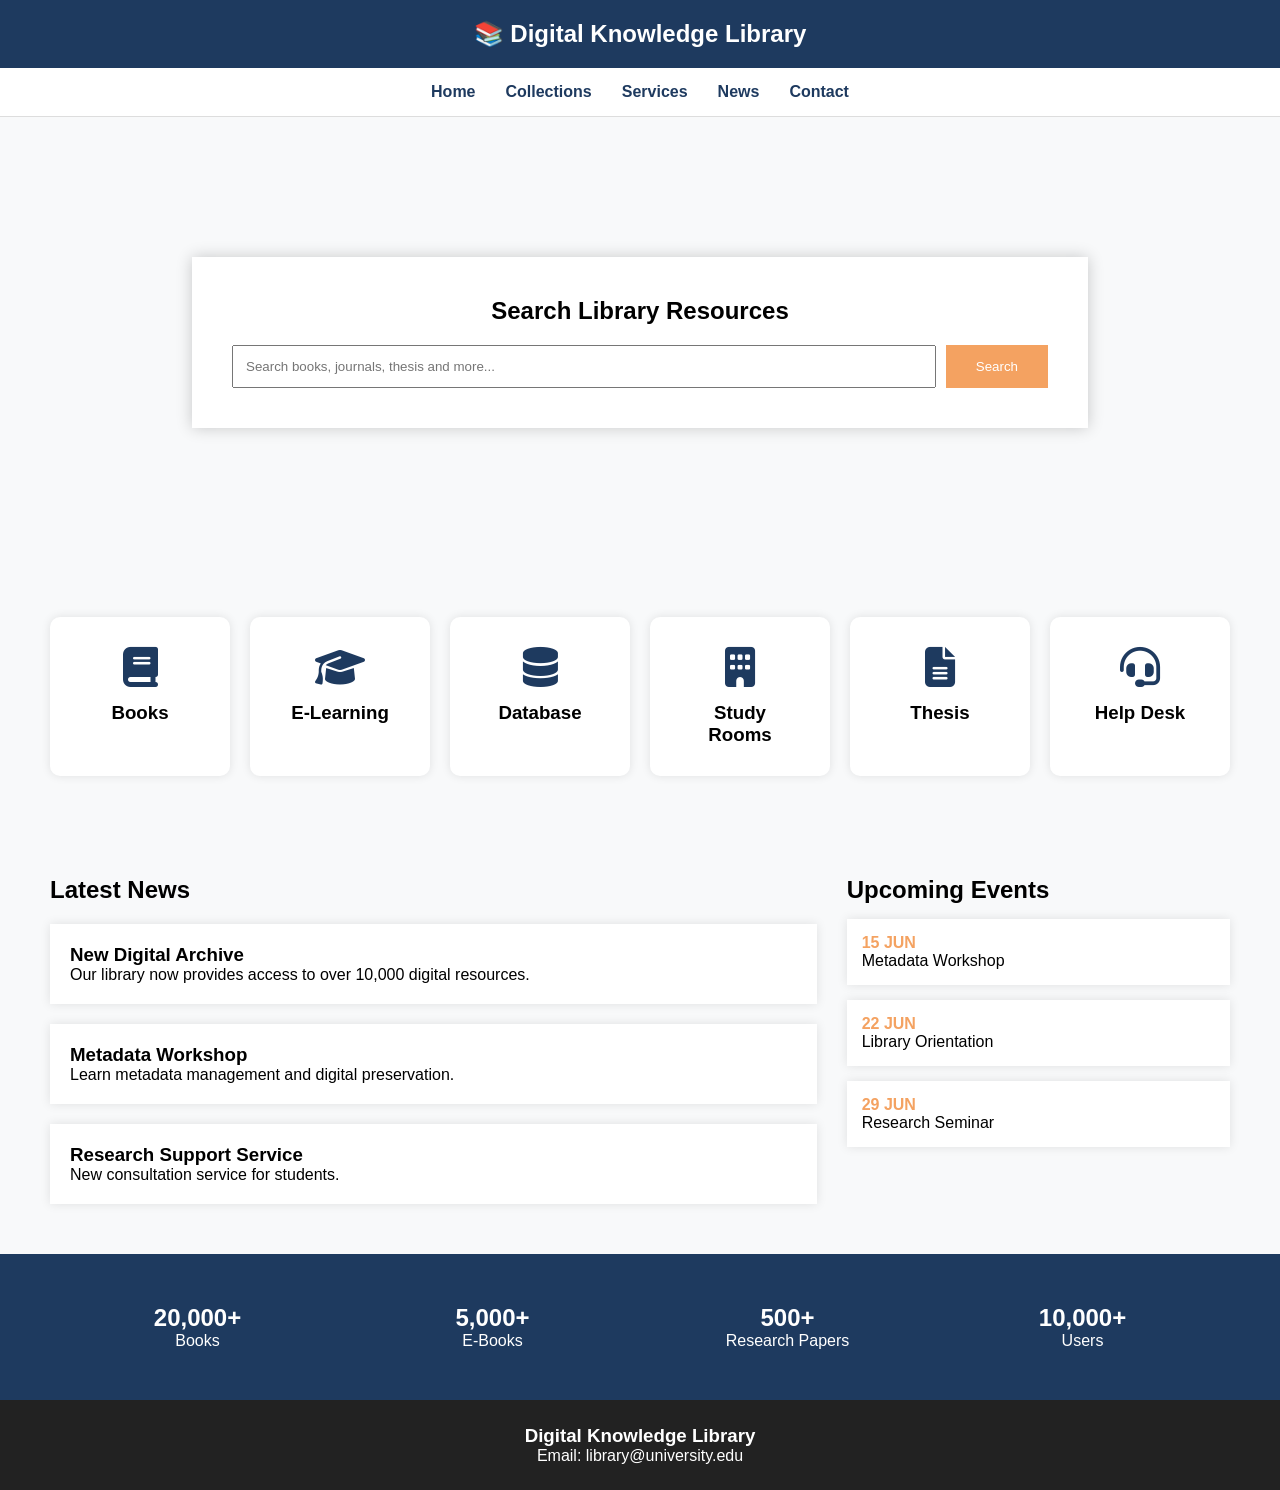
==== index.html @ 7503544c "Add files via upload" ====
<!DOCTYPE html>
<html lang="en">
<head>
<meta charset="UTF-8">
<meta name="viewport" content="width=device-width, initial-scale=1.0">
<title>Digital Library</title>
<link rel="stylesheet" href="style.css">
<link rel="stylesheet"
href="https://cdnjs.cloudflare.com/ajax/libs/font-awesome/6.5.1/css/all.min.css">
</head>
<body>

<header>
    <div class="top-bar">
        <h2>📚 Digital Knowledge Library</h2>
    </div>

    <nav>
        <a href="index.html">Home</a>
        <a href="collections.html">Collections</a>
        <a href="#services">Services</a>
        <a href="#news">News</a>
        <a href="#contact">Contact</a>
    </nav>
</header>

<section class="hero">

    <div class="search-box">
        <h1>Search Library Resources</h1>

        <div class="search-area">
            <input type="text"
            placeholder="Search books, journals, thesis and more...">

            <button>Search</button>
        </div>
    </div>

</section>

<section class="quick-links" id="services">

    <div class="card">
        <i class="fas fa-book"></i>
        <h3>Books</h3>
    </div>

    <div class="card">
        <i class="fas fa-graduation-cap"></i>
        <h3>E-Learning</h3>
    </div>

    <div class="card">
        <i class="fas fa-database"></i>
        <h3>Database</h3>
    </div>

    <div class="card">
        <i class="fas fa-building"></i>
        <h3>Study Rooms</h3>
    </div>

    <div class="card">
        <i class="fas fa-file-alt"></i>
        <h3>Thesis</h3>
    </div>

    <div class="card">
        <i class="fas fa-headset"></i>
        <h3>Help Desk</h3>
    </div>

</section>

<section class="content">

    <div class="news" id="news">

        <h2>Latest News</h2>

        <div class="news-card">
            <h3>New Digital Archive</h3>
            <p>
            Our library now provides access to over
            10,000 digital resources.
            </p>
        </div>

        <div class="news-card">
            <h3>Metadata Workshop</h3>
            <p>
            Learn metadata management and digital
            preservation.
            </p>
        </div>

        <div class="news-card">
            <h3>Research Support Service</h3>
            <p>
            New consultation service for students.
            </p>
        </div>

    </div>

    <div class="events">

        <h2>Upcoming Events</h2>

        <div class="event">
            <span>15 JUN</span>
            Metadata Workshop
        </div>

        <div class="event">
            <span>22 JUN</span>
            Library Orientation
        </div>

        <div class="event">
            <span>29 JUN</span>
            Research Seminar
        </div>

    </div>

</section>

<section class="stats">

    <div>
        <h2>20,000+</h2>
        <p>Books</p>
    </div>

    <div>
        <h2>5,000+</h2>
        <p>E-Books</p>
    </div>

    <div>
        <h2>500+</h2>
        <p>Research Papers</p>
    </div>

    <div>
        <h2>10,000+</h2>
        <p>Users</p>
    </div>

</section>

<footer id="contact">
    <h3>Digital Knowledge Library</h3>
    <p>Email: library@university.edu</p>
</footer>

</body>
</html>
---- style.css ----
*{
margin:0;
padding:0;
box-sizing:border-box;
font-family:Arial, sans-serif;
}

body{
background:#f8f9fa;
}

.top-bar{
background:#1e3a5f;
color:white;
padding:20px;
text-align:center;
}

nav{
display:flex;
justify-content:center;
gap:30px;
background:white;
padding:15px;
border-bottom:1px solid #ddd;
}

nav a{
text-decoration:none;
color:#1e3a5f;
font-weight:bold;
}

.hero{
height:450px;
background:url('https://images.unsplash.com/photo-1521587760476-6c12a4b040da')
center/cover;
display:flex;
justify-content:center;
align-items:center;
}

.search-box{
background:white;
padding:40px;
width:70%;
text-align:center;
box-shadow:0 0 15px rgba(0,0,0,0.2);
}

.search-box h1{
margin-bottom:20px;
}

.search-area{
display:flex;
gap:10px;
}

.search-area input{
flex:1;
padding:12px;
}

.search-area button{
padding:12px 30px;
background:#f4a261;
border:none;
color:white;
cursor:pointer;
}

.quick-links{
display:grid;
grid-template-columns:repeat(auto-fit,minmax(150px,1fr));
gap:20px;
padding:50px;
}

.card{
background:white;
text-align:center;
padding:30px;
border-radius:10px;
box-shadow:0 0 10px rgba(0,0,0,.1);
}

.card i{
font-size:40px;
margin-bottom:15px;
color:#1e3a5f;
}

.content{
display:grid;
grid-template-columns:2fr 1fr;
gap:30px;
padding:50px;
}

.news-card{
background:white;
padding:20px;
margin-top:20px;
box-shadow:0 0 10px rgba(0,0,0,.1);
}

.event{
background:white;
padding:15px;
margin-top:15px;
box-shadow:0 0 10px rgba(0,0,0,.1);
}

.event span{
display:block;
font-weight:bold;
color:#f4a261;
}

.stats{
background:#1e3a5f;
color:white;
display:grid;
grid-template-columns:repeat(4,1fr);
text-align:center;
padding:50px;
}

footer{
background:#222;
color:white;
text-align:center;
padding:25px;
}

.collection-banner{
background:#1e3a5f;
color:white;
text-align:center;
padding:80px;
}

.search-filter{
display:flex;
justify-content:center;
gap:15px;
padding:30px;
}

.search-filter input,
.search-filter select{
padding:10px;
}

.search-filter button{
background:#f4a261;
border:none;
padding:10px 20px;
color:white;
}

.books{
padding:40px;
display:grid;
grid-template-columns:repeat(auto-fit,minmax(250px,1fr));
gap:20px;
}

.book-card{
background:white;
padding:20px;
border-radius:10px;
box-shadow:0 0 10px rgba(0,0,0,.1);
}

@media(max-width:768px){

.content{
grid-template-columns:1fr;
}

.stats{
grid-template-columns:1fr 1fr;
}

.search-area{
flex-direction:column;
}

.search-filter{
flex-direction:column;
}

}
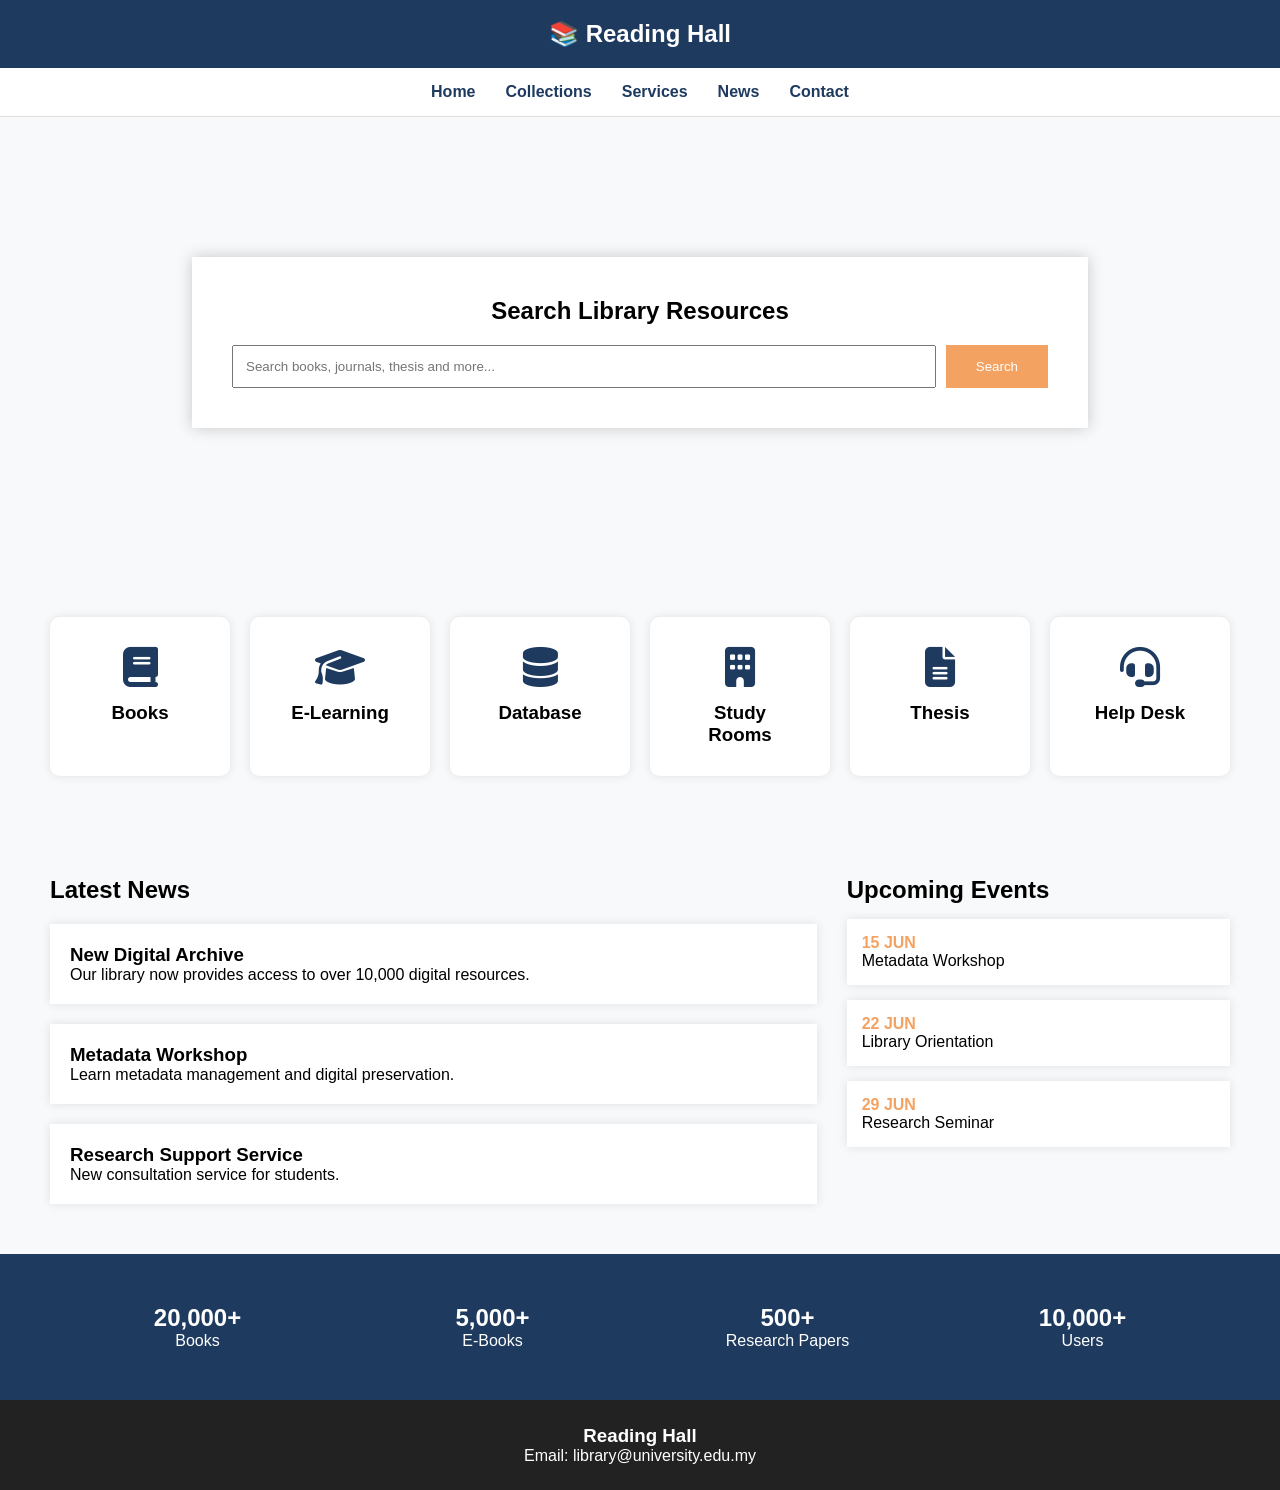
==== commit ddd6ce5b: "Update index.html" ====
--- a/index.html
+++ b/index.html
@@ -8,11 +8,24 @@
 <link rel="stylesheet"
 href="https://cdnjs.cloudflare.com/ajax/libs/font-awesome/6.5.1/css/all.min.css">
 </head>
+    <!--Start of Tawk.to Script-->
+<script type="text/javascript">
+var Tawk_API=Tawk_API||{}, Tawk_LoadStart=new Date();
+(function(){
+var s1=document.createElement("script"),s0=document.getElementsByTagName("script")[0];
+s1.async=true;
+s1.src='https://embed.tawk.to/6a339ca7ae37521d4554b426/1jrcpnsod';
+s1.charset='UTF-8';
+s1.setAttribute('crossorigin','*');
+s0.parentNode.insertBefore(s1,s0);
+})();
+</script>
+<!--End of Tawk.to Script-->
 <body>
 
 <header>
     <div class="top-bar">
-        <h2>📚 Digital Knowledge Library</h2>
+        <h2>📚 Reading Hall</h2>
     </div>
 
     <nav>
@@ -152,9 +165,9 @@
 </section>
 
 <footer id="contact">
-    <h3>Digital Knowledge Library</h3>
-    <p>Email: library@university.edu</p>
+    <h3>Reading Hall</h3>
+    <p>Email: library@university.edu.my</p>
 </footer>
 
 </body>
-</html>+</html>
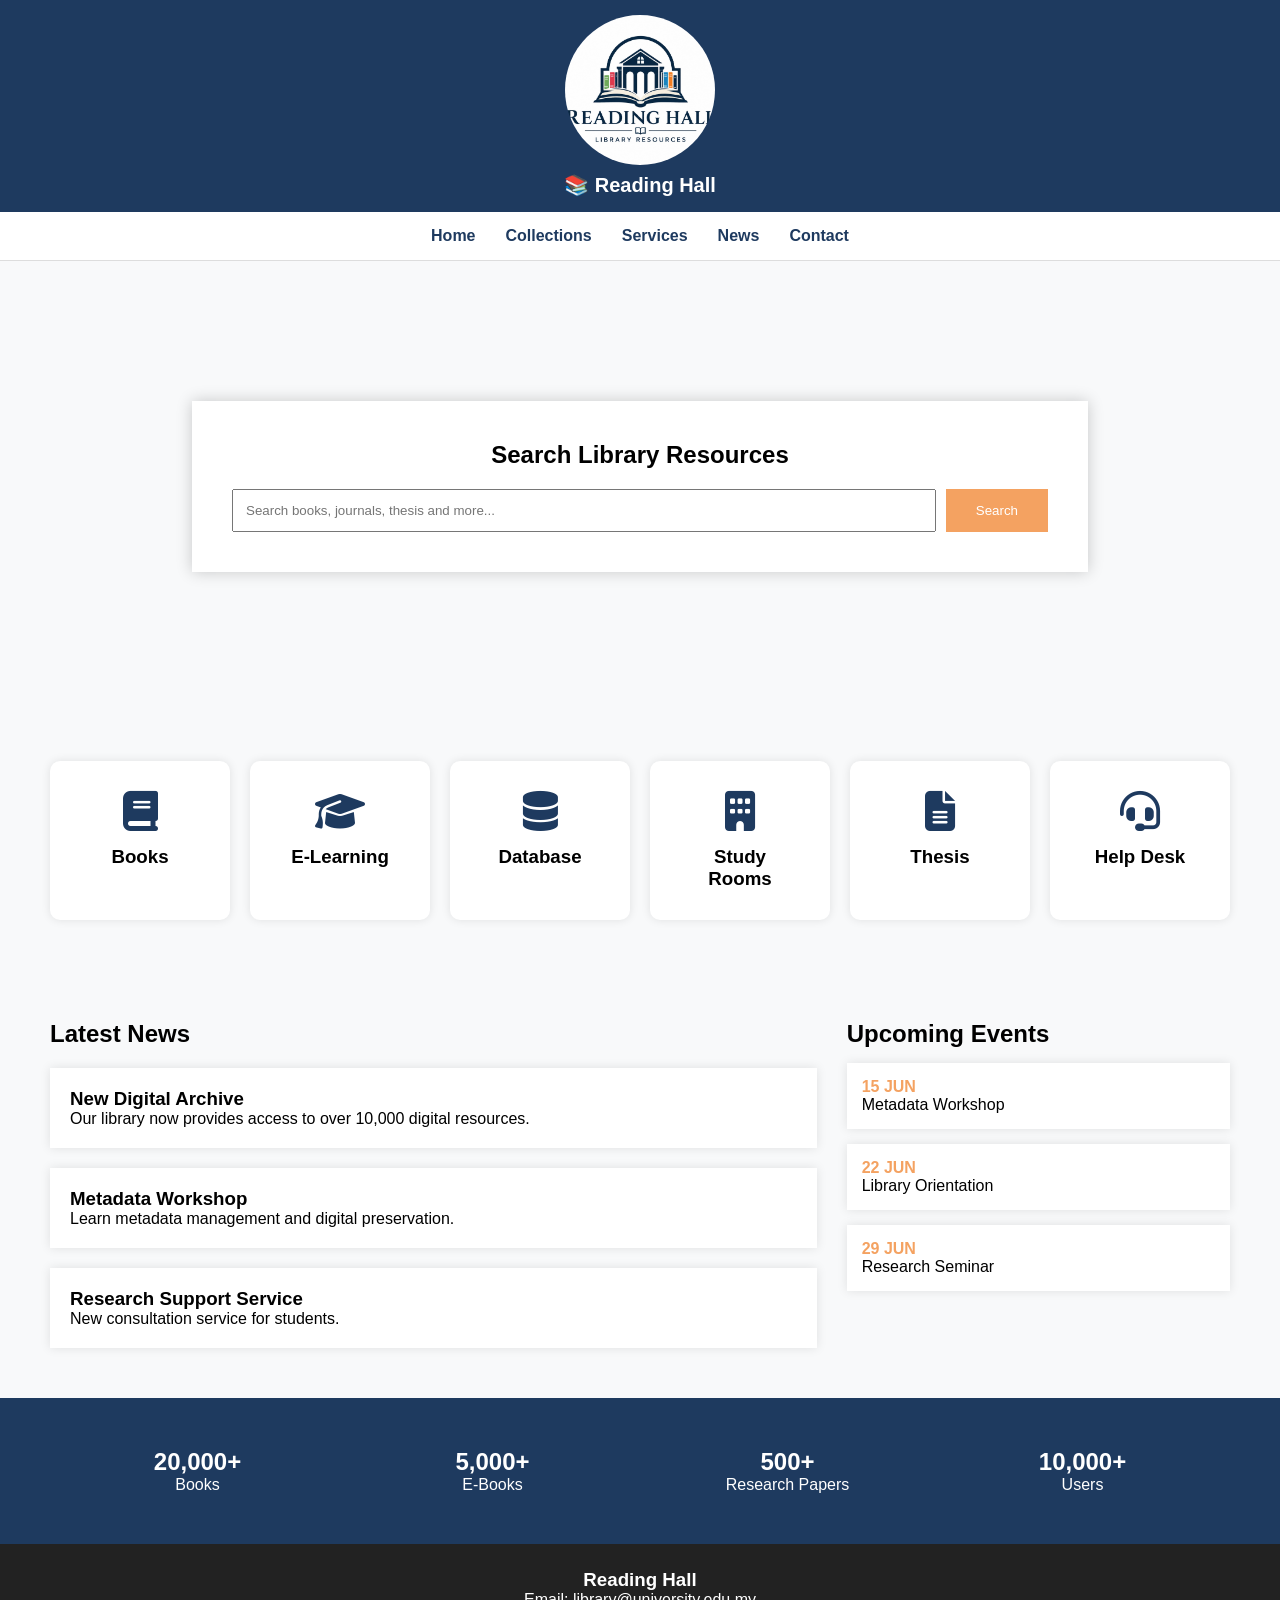
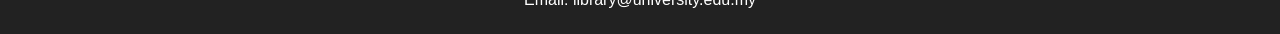
==== commit 79e36cc8: "Update index.html" ====
--- a/index.html
+++ b/index.html
@@ -21,12 +21,28 @@
 })();
 </script>
 <!--End of Tawk.to Script-->
+    <!--Start of Tawk.to Script-->
+<script type="text/javascript">
+var Tawk_API=Tawk_API||{}, Tawk_LoadStart=new Date();
+(function(){
+var s1=document.createElement("script"),s0=document.getElementsByTagName("script")[0];
+s1.async=true;
+s1.src='https://embed.tawk.to/6a339ca7ae37521d4554b426/1jrcpnsod';
+s1.charset='UTF-8';
+s1.setAttribute('crossorigin','*');
+s0.parentNode.insertBefore(s1,s0);
+})();
+</script>
+<!--End of Tawk.to Script-->
 <body>
 
 <header>
     <div class="top-bar">
+    <div class="logo-container">
+        <img src="logo reading hall.jpeg" alt="Reading Hall Logo">
         <h2>📚 Reading Hall</h2>
     </div>
+</div>
 
     <nav>
         <a href="index.html">Home</a>
--- a/style.css
+++ b/style.css
@@ -192,4 +192,30 @@
 flex-direction:column;
 }
 
+}
+.top-bar{
+    background:#1e3a5f;
+    padding:15px 0;
+}
+
+.logo-container{
+    display:flex;
+    flex-direction:column; /* logo di atas teks */
+    align-items:center;
+    justify-content:center;
+}
+
+.logo-container img{
+    width: 150px;px;      /* besarkan sedikit */
+    height: 150px;px;
+    border-radius:50%; /* jadikan bulat */
+    object-fit:cover;
+    margin-bottom:8px;
+}
+
+.logo-container h2{
+    color:white;
+    font-size:20px;
+    font-weight:bold;
+    margin:0;
 }
